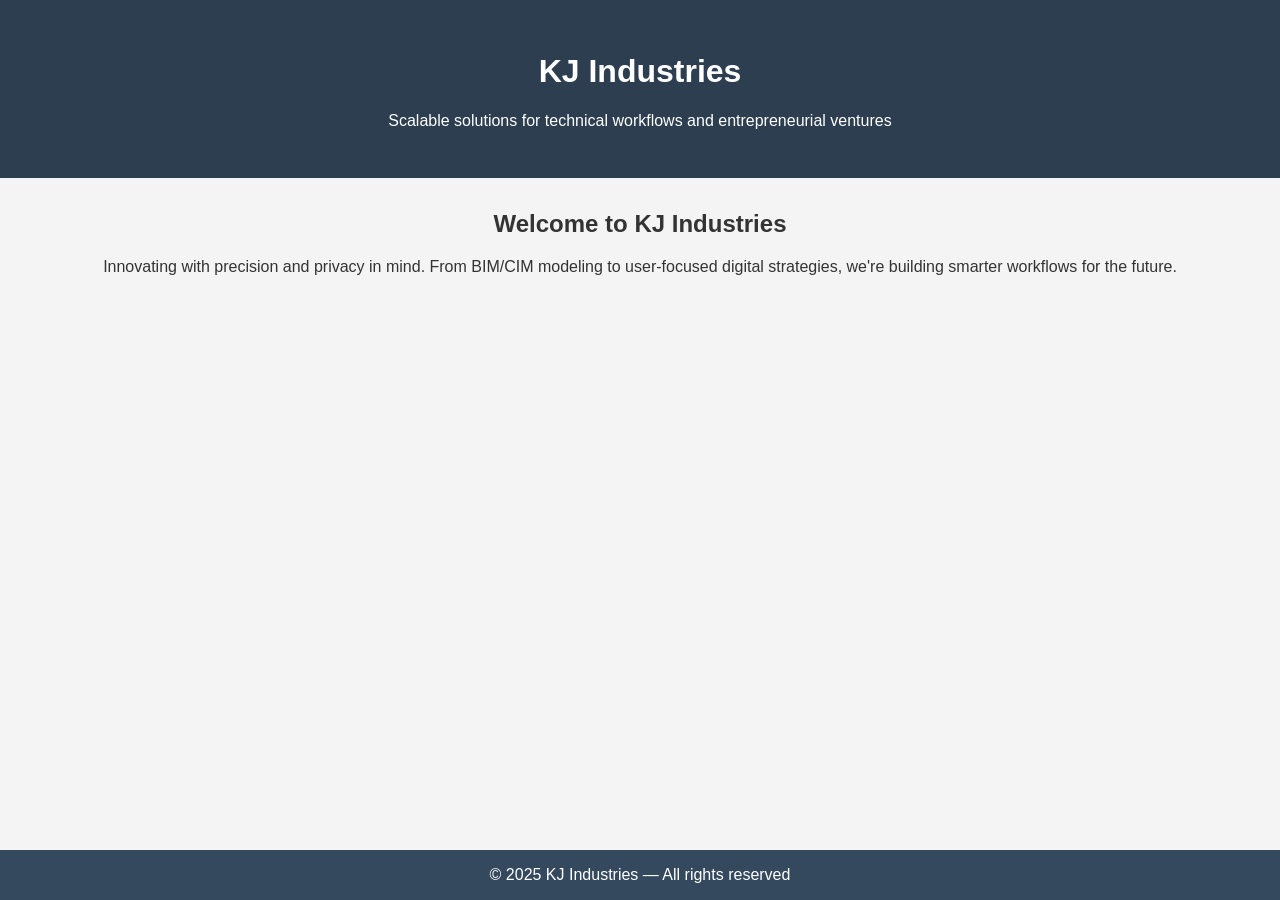
==== index.html @ 91c08443 "Rename LandingPage.html to index.html" ====
<!DOCTYPE html>
<html lang="en">
<head>
  <meta charset="UTF-8">
  <meta name="viewport" content="width=device-width, initial-scale=1">
  <title>KJ Industries</title>
  <style>
    body {
      margin: 0;
      font-family: Arial, sans-serif;
      background: #f4f4f4;
      color: #333;
      text-align: center;
    }
    header {
      background: #2c3e50;
      color: white;
      padding: 2em 0;
    }
    section {
      margin: 2em;
    }
    footer {
      background: #34495e;
      color: white;
      padding: 1em 0;
      position: fixed;
      bottom: 0;
      width: 100%;
    }
  </style>
</head>
<body>
  <header>
    <h1>KJ Industries</h1>
    <p>Scalable solutions for technical workflows and entrepreneurial ventures</p>
  </header>

  <section>
    <h2>Welcome to KJ Industries</h2>
    <p>Innovating with precision and privacy in mind. From BIM/CIM modeling to user-focused digital strategies, we're building smarter workflows for the future.</p>
  </section>

  <footer>
    &copy; 2025 KJ Industries — All rights reserved
  </footer>
</body>
</html>
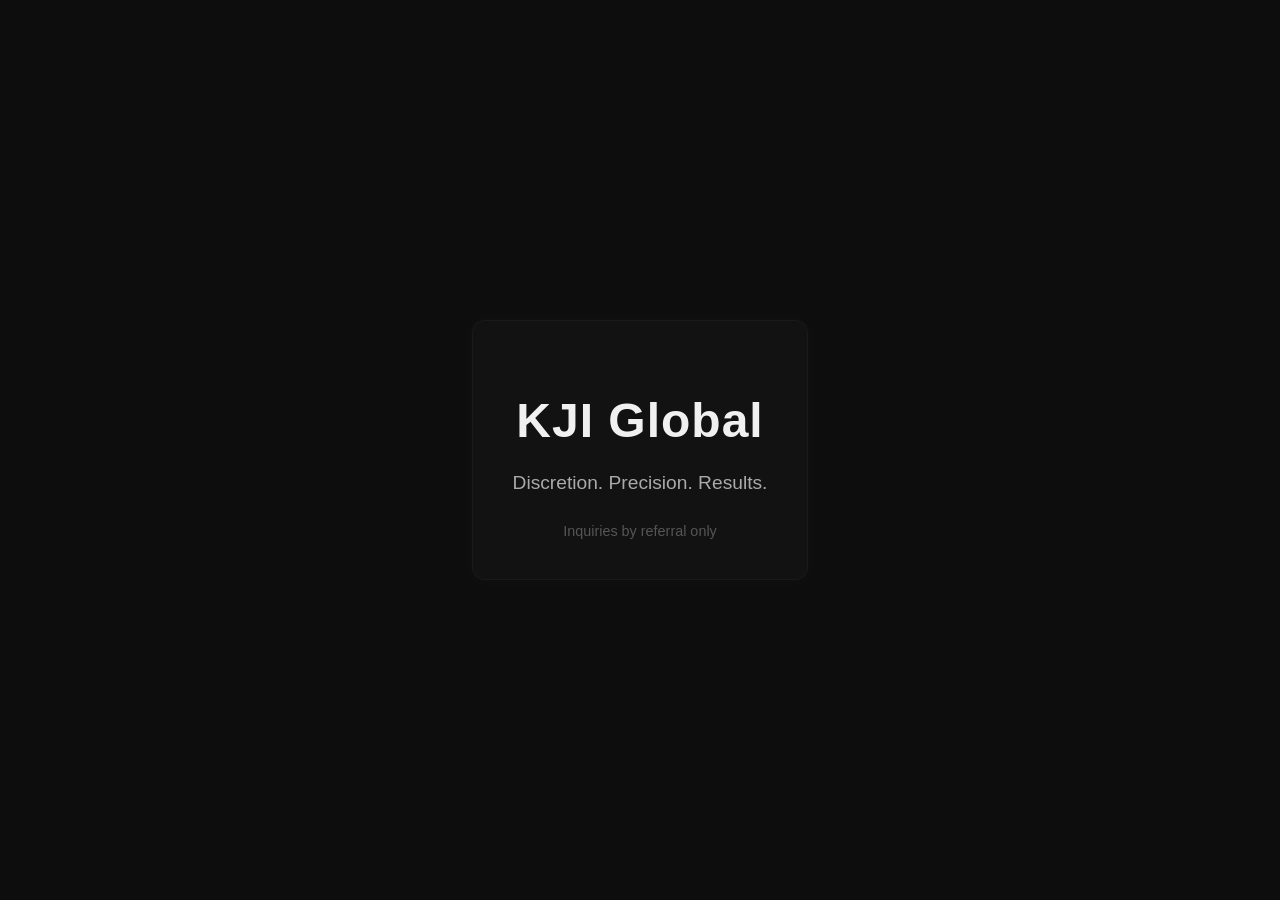
==== commit c29a2acd: "Update index.html" ====
--- a/index.html
+++ b/index.html
@@ -1,48 +1,66 @@
 <!DOCTYPE html>
 <html lang="en">
 <head>
-  <meta charset="UTF-8">
-  <meta name="viewport" content="width=device-width, initial-scale=1">
-  <title>KJ Industries</title>
+  <meta charset="UTF-8" />
+  <meta name="viewport" content="width=device-width, initial-scale=1.0" />
+  <title>KJI Global</title>
   <style>
-    body {
+    html, body {
       margin: 0;
-      font-family: Arial, sans-serif;
-      background: #f4f4f4;
-      color: #333;
+      padding: 0;
+      background-color: #0d0d0d;
+      color: #e0e0e0;
+      font-family: 'Segoe UI', Tahoma, Geneva, Verdana, sans-serif;
+      height: 100%;
+      display: flex;
+      justify-content: center;
+      align-items: center;
       text-align: center;
     }
-    header {
-      background: #2c3e50;
-      color: white;
-      padding: 2em 0;
+
+    .container {
+      max-width: 800px;
+      padding: 40px;
+      border: 1px solid #1a1a1a;
+      background-color: #121212;
+      box-shadow: 0 0 20px rgba(255, 255, 255, 0.03);
+      border-radius: 12px;
     }
-    section {
-      margin: 2em;
+
+    h1 {
+      font-size: 3em;
+      margin-bottom: 0.5em;
+      color: #f0f0f0;
+      letter-spacing: 1px;
     }
-    footer {
-      background: #34495e;
-      color: white;
-      padding: 1em 0;
-      position: fixed;
-      bottom: 0;
-      width: 100%;
+
+    p {
+      font-size: 1.2em;
+      color: #aaaaaa;
+    }
+
+    .subtle {
+      margin-top: 2em;
+      font-size: 0.9em;
+      color: #555;
+    }
+
+    @media (max-width: 600px) {
+      h1 {
+        font-size: 2em;
+      }
+
+      p {
+        font-size: 1em;
+      }
     }
   </style>
 </head>
 <body>
-  <header>
-    <h1>KJ Industries</h1>
-    <p>Scalable solutions for technical workflows and entrepreneurial ventures</p>
-  </header>
-
-  <section>
-    <h2>Welcome to KJ Industries</h2>
-    <p>Innovating with precision and privacy in mind. From BIM/CIM modeling to user-focused digital strategies, we're building smarter workflows for the future.</p>
-  </section>
-
-  <footer>
-    &copy; 2025 KJ Industries — All rights reserved
-  </footer>
+  <div class="container">
+    <h1>KJI Global</h1>
+    <p>Discretion. Precision. Results.</p>
+    <div class="subtle">Inquiries by referral only</div>
+  </div>
 </body>
 </html>
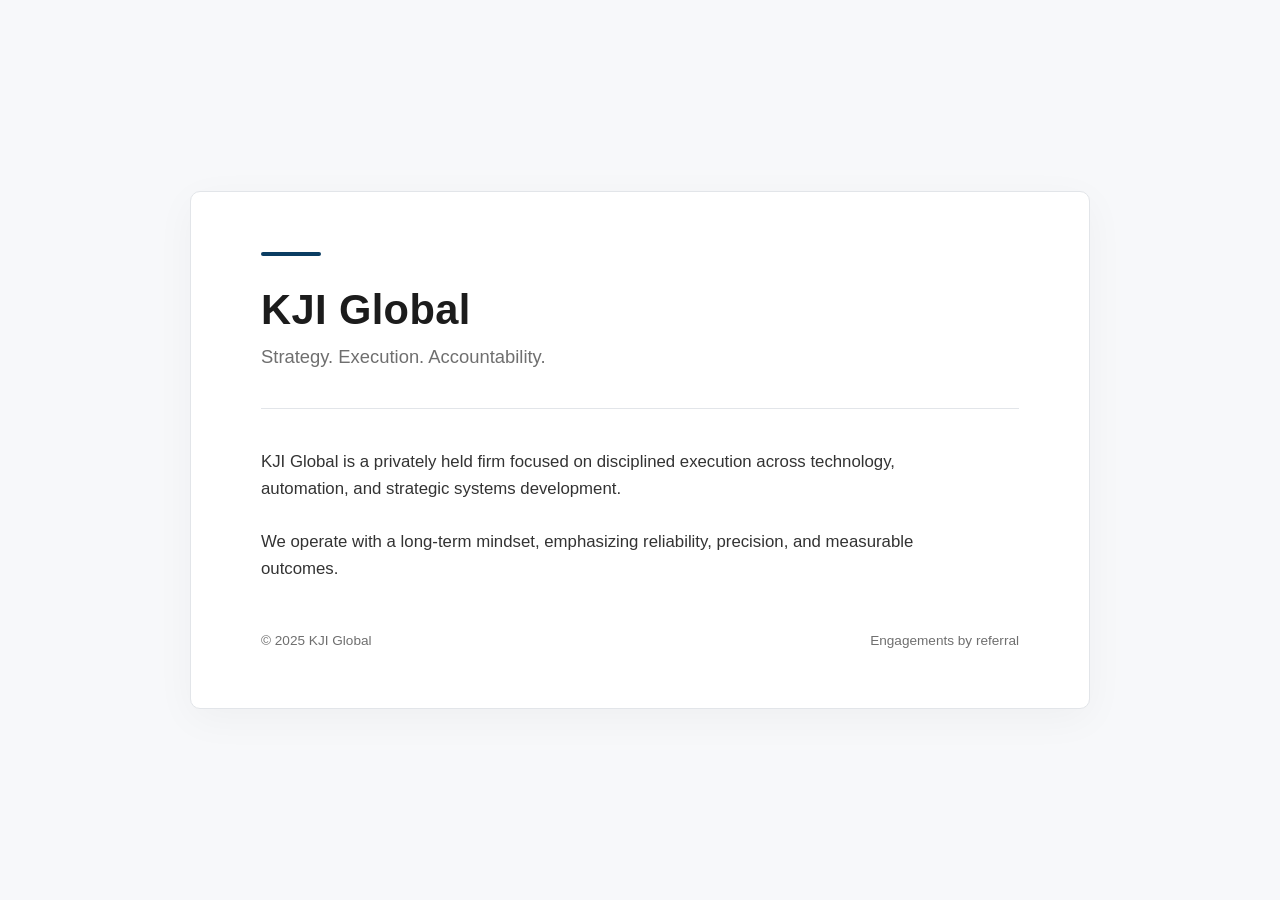
==== commit a99b9a16: "Refactor index.html for better styling and content Updated styles and content for improved layout an" ====
--- a/index.html
+++ b/index.html
@@ -4,63 +4,128 @@
   <meta charset="UTF-8" />
   <meta name="viewport" content="width=device-width, initial-scale=1.0" />
   <title>KJI Global</title>
+
   <style>
+    :root {
+      --bg: #f7f8fa;
+      --panel: #ffffff;
+      --text-main: #1c1c1c;
+      --text-muted: #6f6f6f;
+      --accent: #0a3d62;
+      --border: #e2e5e9;
+    }
+
+    * {
+      box-sizing: border-box;
+    }
+
     html, body {
       margin: 0;
       padding: 0;
-      background-color: #0d0d0d;
-      color: #e0e0e0;
-      font-family: 'Segoe UI', Tahoma, Geneva, Verdana, sans-serif;
       height: 100%;
+      font-family: -apple-system, BlinkMacSystemFont, "Segoe UI", Roboto, Arial, sans-serif;
+      background-color: var(--bg);
+      color: var(--text-main);
+    }
+
+    body {
       display: flex;
       justify-content: center;
       align-items: center;
-      text-align: center;
     }
 
     .container {
-      max-width: 800px;
-      padding: 40px;
-      border: 1px solid #1a1a1a;
-      background-color: #121212;
-      box-shadow: 0 0 20px rgba(255, 255, 255, 0.03);
-      border-radius: 12px;
+      width: 100%;
+      max-width: 900px;
+      padding: 60px 70px;
+      background: var(--panel);
+      border: 1px solid var(--border);
+      border-radius: 10px;
+      box-shadow: 0 10px 40px rgba(0, 0, 0, 0.04);
+    }
+
+    .accent-bar {
+      width: 60px;
+      height: 4px;
+      background-color: var(--accent);
+      margin-bottom: 30px;
+      border-radius: 2px;
     }
 
     h1 {
-      font-size: 3em;
-      margin-bottom: 0.5em;
-      color: #f0f0f0;
-      letter-spacing: 1px;
+      margin: 0;
+      font-size: 2.6rem;
+      font-weight: 600;
+      letter-spacing: 0.4px;
     }
 
-    p {
-      font-size: 1.2em;
-      color: #aaaaaa;
+    .tagline {
+      margin-top: 12px;
+      font-size: 1.15rem;
+      color: var(--text-muted);
     }
 
-    .subtle {
-      margin-top: 2em;
-      font-size: 0.9em;
-      color: #555;
+    .divider {
+      margin: 40px 0;
+      height: 1px;
+      background-color: var(--border);
     }
 
-    @media (max-width: 600px) {
-      h1 {
-        font-size: 2em;
+    .description {
+      font-size: 1.05rem;
+      line-height: 1.6;
+      color: #333;
+      max-width: 720px;
+    }
+
+    .footer {
+      margin-top: 50px;
+      font-size: 0.85rem;
+      color: var(--text-muted);
+      display: flex;
+      justify-content: space-between;
+      flex-wrap: wrap;
+      gap: 10px;
+    }
+
+    @media (max-width: 700px) {
+      .container {
+        padding: 40px 30px;
       }
 
-      p {
-        font-size: 1em;
+      h1 {
+        font-size: 2.1rem;
+      }
+
+      .footer {
+        flex-direction: column;
+        align-items: flex-start;
       }
     }
   </style>
 </head>
+
 <body>
   <div class="container">
+    <div class="accent-bar"></div>
+
     <h1>KJI Global</h1>
-    <p>Discretion. Precision. Results.</p>
-    <div class="subtle">Inquiries by referral only</div>
+    <div class="tagline">Strategy. Execution. Accountability.</div>
+
+    <div class="divider"></div>
+
+    <div class="description">
+      KJI Global is a privately held firm focused on disciplined execution across
+      technology, automation, and strategic systems development.  
+      <br /><br />
+      We operate with a long-term mindset, emphasizing reliability, precision,
+      and measurable outcomes.
+    </div>
+
+    <div class="footer">
+      <div>© 2025 KJI Global</div>
+      <div>Engagements by referral</div>
+    </div>
   </div>
 </body>
 </html>
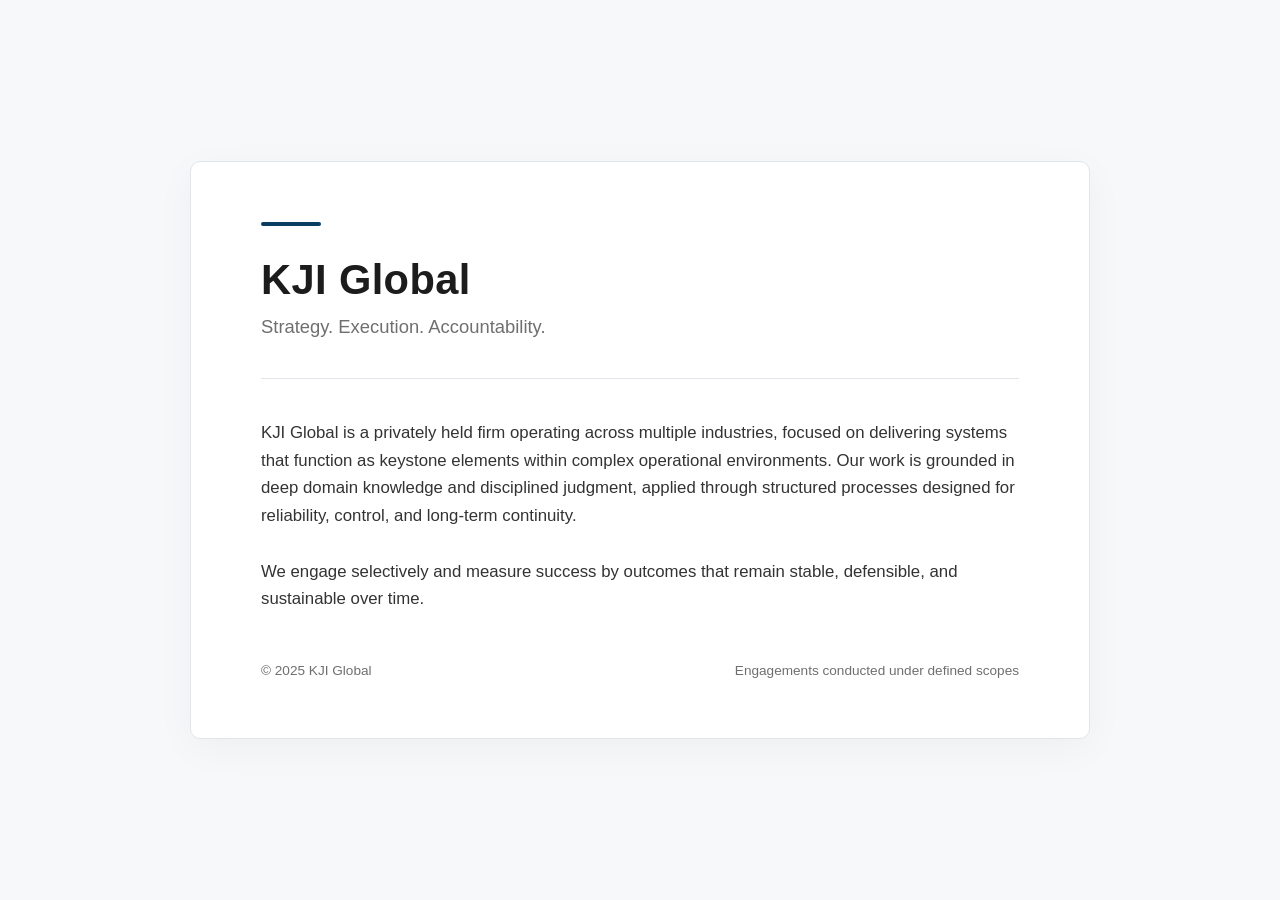
==== commit 259ec23c: "Revise description text and update CSS styles Updated the description text to reflect a broader oper" ====
--- a/index.html
+++ b/index.html
@@ -73,9 +73,9 @@
 
     .description {
       font-size: 1.05rem;
-      line-height: 1.6;
+      line-height: 1.65;
       color: #333;
-      max-width: 720px;
+      max-width: 760px;
     }
 
     .footer {
@@ -115,16 +115,19 @@
     <div class="divider"></div>
 
     <div class="description">
-      KJI Global is a privately held firm focused on disciplined execution across
-      technology, automation, and strategic systems development.  
+      KJI Global is a privately held firm operating across multiple industries,
+      focused on delivering systems that function as keystone elements within
+      complex operational environments. Our work is grounded in deep domain
+      knowledge and disciplined judgment, applied through structured processes
+      designed for reliability, control, and long-term continuity.
       <br /><br />
-      We operate with a long-term mindset, emphasizing reliability, precision,
-      and measurable outcomes.
+      We engage selectively and measure success by outcomes that remain stable,
+      defensible, and sustainable over time.
     </div>
 
     <div class="footer">
       <div>© 2025 KJI Global</div>
-      <div>Engagements by referral</div>
+      <div>Engagements conducted under defined scopes</div>
     </div>
   </div>
 </body>
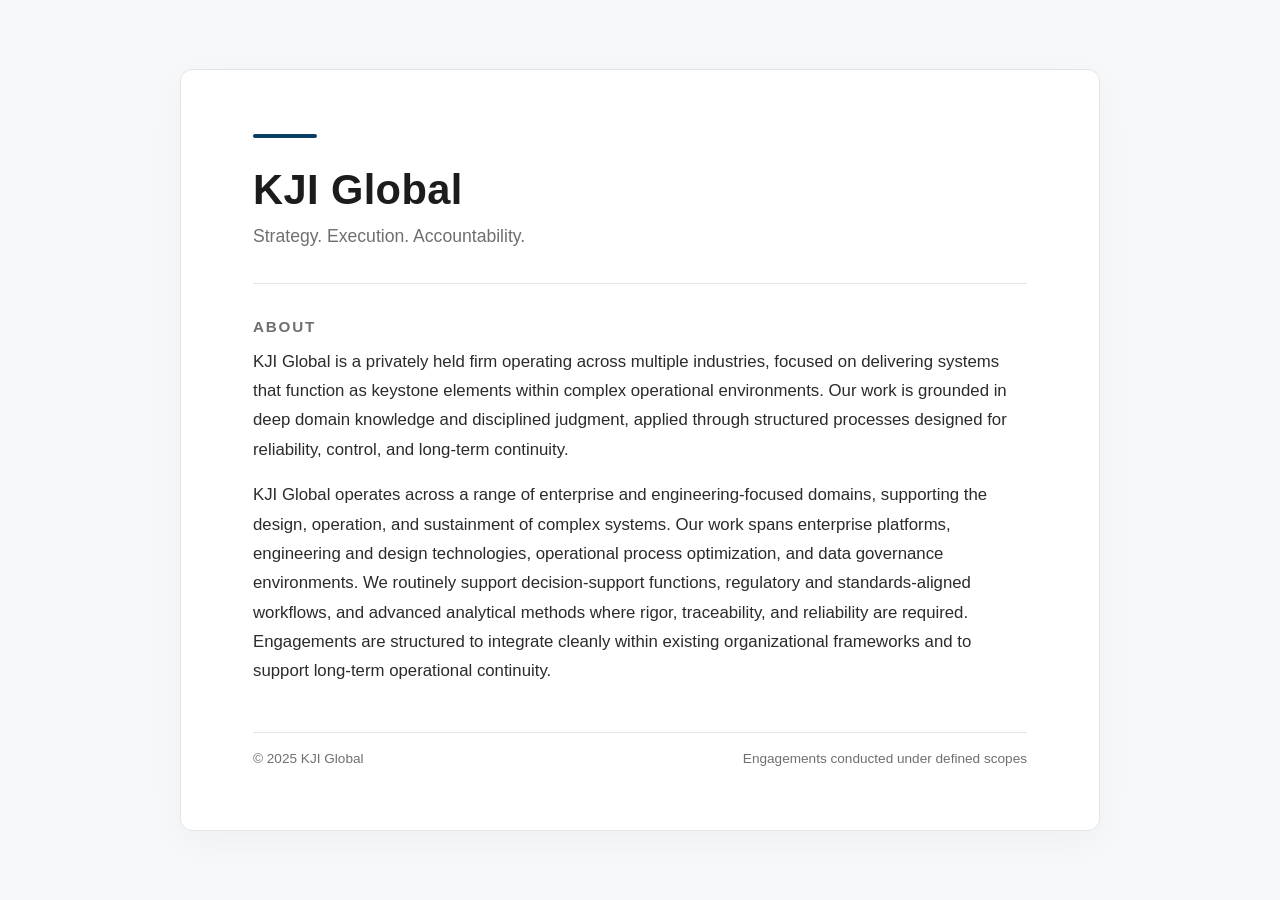
==== commit 7716038a: "Add files via upload" ====
--- a/index.html
+++ b/index.html
@@ -15,9 +15,7 @@
       --border: #e2e5e9;
     }
 
-    * {
-      box-sizing: border-box;
-    }
+    * { box-sizing: border-box; }
 
     html, body {
       margin: 0;
@@ -32,23 +30,24 @@
       display: flex;
       justify-content: center;
       align-items: center;
+      padding: 28px;
     }
 
     .container {
       width: 100%;
-      max-width: 900px;
-      padding: 60px 70px;
+      max-width: 920px;
+      padding: 64px 72px;
       background: var(--panel);
       border: 1px solid var(--border);
-      border-radius: 10px;
+      border-radius: 12px;
       box-shadow: 0 10px 40px rgba(0, 0, 0, 0.04);
     }
 
     .accent-bar {
-      width: 60px;
+      width: 64px;
       height: 4px;
       background-color: var(--accent);
-      margin-bottom: 30px;
+      margin-bottom: 28px;
       border-radius: 2px;
     }
 
@@ -57,29 +56,50 @@
       font-size: 2.6rem;
       font-weight: 600;
       letter-spacing: 0.4px;
+      line-height: 1.15;
     }
 
     .tagline {
-      margin-top: 12px;
-      font-size: 1.15rem;
+      margin-top: 10px;
+      font-size: 1.1rem;
       color: var(--text-muted);
+      line-height: 1.4;
     }
 
     .divider {
-      margin: 40px 0;
+      margin: 34px 0;
       height: 1px;
       background-color: var(--border);
     }
 
-    .description {
+    .section-title {
+      margin: 0 0 12px 0;
+      font-size: 0.95rem;
+      letter-spacing: 0.12em;
+      text-transform: uppercase;
+      color: var(--text-muted);
+      font-weight: 600;
+    }
+
+    .copy {
       font-size: 1.05rem;
-      line-height: 1.65;
-      color: #333;
-      max-width: 760px;
+      line-height: 1.75;
+      color: #2b2b2b;
+      max-width: 820px;
+    }
+
+    .copy p {
+      margin: 0 0 16px 0;
+    }
+
+    .copy p:last-child {
+      margin-bottom: 0;
     }
 
     .footer {
-      margin-top: 50px;
+      margin-top: 46px;
+      padding-top: 18px;
+      border-top: 1px solid var(--border);
       font-size: 0.85rem;
       color: var(--text-muted);
       display: flex;
@@ -88,25 +108,15 @@
       gap: 10px;
     }
 
-    @media (max-width: 700px) {
-      .container {
-        padding: 40px 30px;
-      }
-
-      h1 {
-        font-size: 2.1rem;
-      }
-
-      .footer {
-        flex-direction: column;
-        align-items: flex-start;
-      }
+    @media (max-width: 760px) {
+      .container { padding: 42px 30px; }
+      h1 { font-size: 2.1rem; }
     }
   </style>
 </head>
 
 <body>
-  <div class="container">
+  <main class="container">
     <div class="accent-bar"></div>
 
     <h1>KJI Global</h1>
@@ -114,21 +124,28 @@
 
     <div class="divider"></div>
 
-    <div class="description">
-      KJI Global is a privately held firm operating across multiple industries,
-      focused on delivering systems that function as keystone elements within
-      complex operational environments. Our work is grounded in deep domain
-      knowledge and disciplined judgment, applied through structured processes
-      designed for reliability, control, and long-term continuity.
-      <br /><br />
-      We engage selectively and measure success by outcomes that remain stable,
-      defensible, and sustainable over time.
+    <h2 class="section-title">About</h2>
+    <div class="copy">
+      <p>
+        KJI Global is a privately held firm operating across multiple industries, focused on delivering
+        systems that function as keystone elements within complex operational environments. Our work is
+        grounded in deep domain knowledge and disciplined judgment, applied through structured processes
+        designed for reliability, control, and long-term continuity.
+      </p>
+      <p>
+        KJI Global operates across a range of enterprise and engineering-focused domains, supporting the design,
+        operation, and sustainment of complex systems. Our work spans enterprise platforms, engineering and design
+        technologies, operational process optimization, and data governance environments. We routinely support
+        decision-support functions, regulatory and standards-aligned workflows, and advanced analytical methods where
+        rigor, traceability, and reliability are required. Engagements are structured to integrate cleanly within
+        existing organizational frameworks and to support long-term operational continuity.
+      </p>
     </div>
 
     <div class="footer">
       <div>© 2025 KJI Global</div>
       <div>Engagements conducted under defined scopes</div>
     </div>
-  </div>
+  </main>
 </body>
 </html>
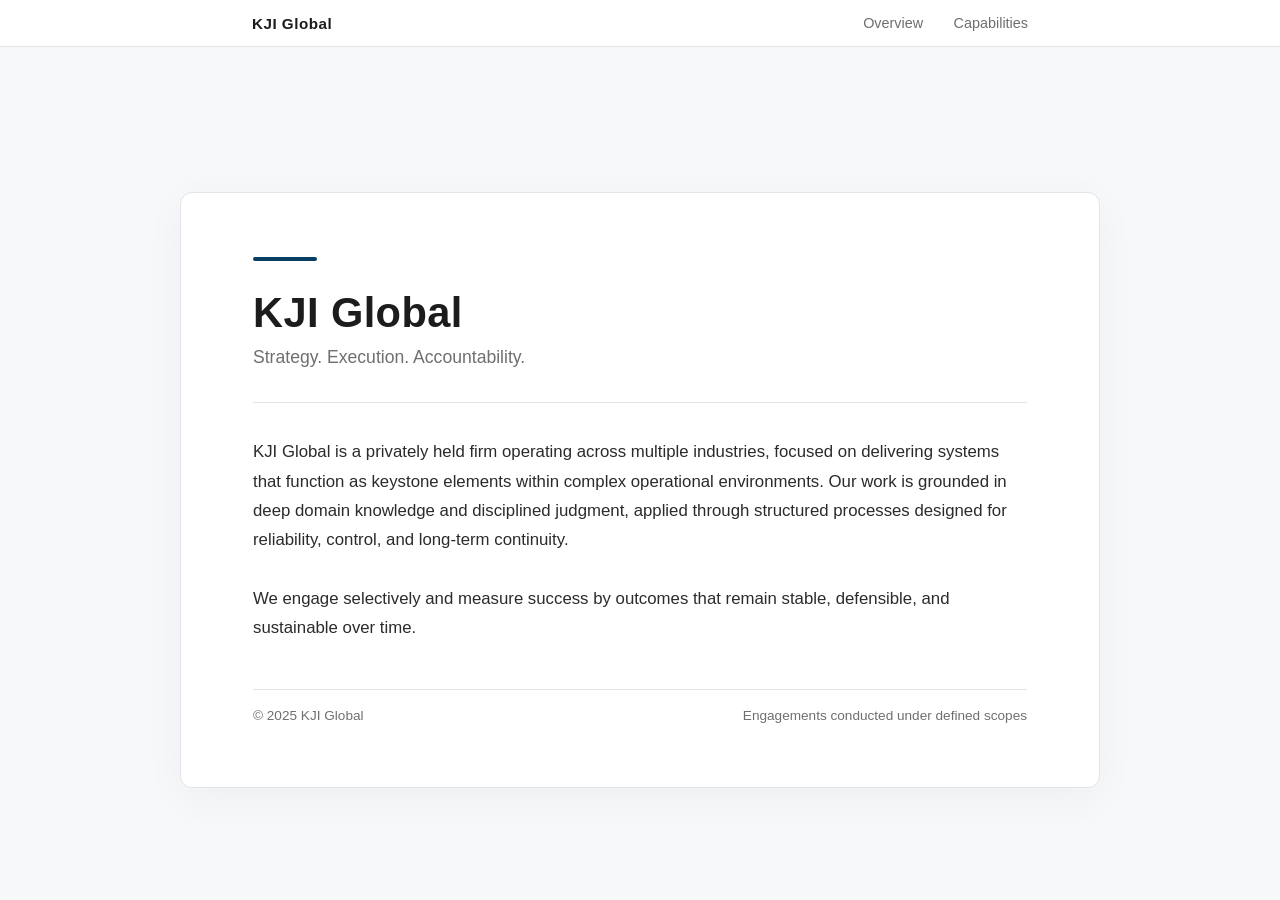
==== commit c2d45524: "Implement navigation bar and update content structure Added a navigation bar and updated the main co" ====
--- a/index.html
+++ b/index.html
@@ -26,6 +26,43 @@
       color: var(--text-main);
     }
 
+    /* NAV */
+    .nav {
+      width: 100%;
+      background: var(--panel);
+      border-bottom: 1px solid var(--border);
+      position: fixed;
+      top: 0;
+      left: 0;
+      z-index: 100;
+    }
+
+    .nav-inner {
+      max-width: 920px;
+      margin: 0 auto;
+      padding: 14px 72px;
+      display: flex;
+      justify-content: space-between;
+      align-items: center;
+    }
+
+    .nav-brand {
+      font-size: 0.95rem;
+      font-weight: 600;
+      letter-spacing: 0.5px;
+    }
+
+    .nav-links a {
+      margin-left: 26px;
+      font-size: 0.9rem;
+      text-decoration: none;
+      color: var(--text-muted);
+    }
+
+    .nav-links a:hover {
+      color: var(--text-main);
+    }
+
     body {
       display: flex;
       justify-content: center;
@@ -41,6 +78,7 @@
       border: 1px solid var(--border);
       border-radius: 12px;
       box-shadow: 0 10px 40px rgba(0, 0, 0, 0.04);
+      margin-top: 80px;
     }
 
     .accent-bar {
@@ -56,14 +94,12 @@
       font-size: 2.6rem;
       font-weight: 600;
       letter-spacing: 0.4px;
-      line-height: 1.15;
     }
 
     .tagline {
       margin-top: 10px;
       font-size: 1.1rem;
       color: var(--text-muted);
-      line-height: 1.4;
     }
 
     .divider {
@@ -72,28 +108,11 @@
       background-color: var(--border);
     }
 
-    .section-title {
-      margin: 0 0 12px 0;
-      font-size: 0.95rem;
-      letter-spacing: 0.12em;
-      text-transform: uppercase;
-      color: var(--text-muted);
-      font-weight: 600;
-    }
-
     .copy {
       font-size: 1.05rem;
       line-height: 1.75;
       color: #2b2b2b;
       max-width: 820px;
-    }
-
-    .copy p {
-      margin: 0 0 16px 0;
-    }
-
-    .copy p:last-child {
-      margin-bottom: 0;
     }
 
     .footer {
@@ -109,6 +128,7 @@
     }
 
     @media (max-width: 760px) {
+      .nav-inner { padding: 14px 30px; }
       .container { padding: 42px 30px; }
       h1 { font-size: 2.1rem; }
     }
@@ -116,6 +136,17 @@
 </head>
 
 <body>
+
+  <nav class="nav">
+    <div class="nav-inner">
+      <div class="nav-brand">KJI Global</div>
+      <div class="nav-links">
+        <a href="index.html">Overview</a>
+        <a href="capabilities.html">Capabilities</a>
+      </div>
+    </div>
+  </nav>
+
   <main class="container">
     <div class="accent-bar"></div>
 
@@ -124,22 +155,15 @@
 
     <div class="divider"></div>
 
-    <h2 class="section-title">About</h2>
     <div class="copy">
-      <p>
-        KJI Global is a privately held firm operating across multiple industries, focused on delivering
-        systems that function as keystone elements within complex operational environments. Our work is
-        grounded in deep domain knowledge and disciplined judgment, applied through structured processes
-        designed for reliability, control, and long-term continuity.
-      </p>
-      <p>
-        KJI Global operates across a range of enterprise and engineering-focused domains, supporting the design,
-        operation, and sustainment of complex systems. Our work spans enterprise platforms, engineering and design
-        technologies, operational process optimization, and data governance environments. We routinely support
-        decision-support functions, regulatory and standards-aligned workflows, and advanced analytical methods where
-        rigor, traceability, and reliability are required. Engagements are structured to integrate cleanly within
-        existing organizational frameworks and to support long-term operational continuity.
-      </p>
+      KJI Global is a privately held firm operating across multiple industries,
+      focused on delivering systems that function as keystone elements within
+      complex operational environments. Our work is grounded in deep domain
+      knowledge and disciplined judgment, applied through structured processes
+      designed for reliability, control, and long-term continuity.
+      <br /><br />
+      We engage selectively and measure success by outcomes that remain stable,
+      defensible, and sustainable over time.
     </div>
 
     <div class="footer">
@@ -147,5 +171,6 @@
       <div>Engagements conducted under defined scopes</div>
     </div>
   </main>
+
 </body>
 </html>
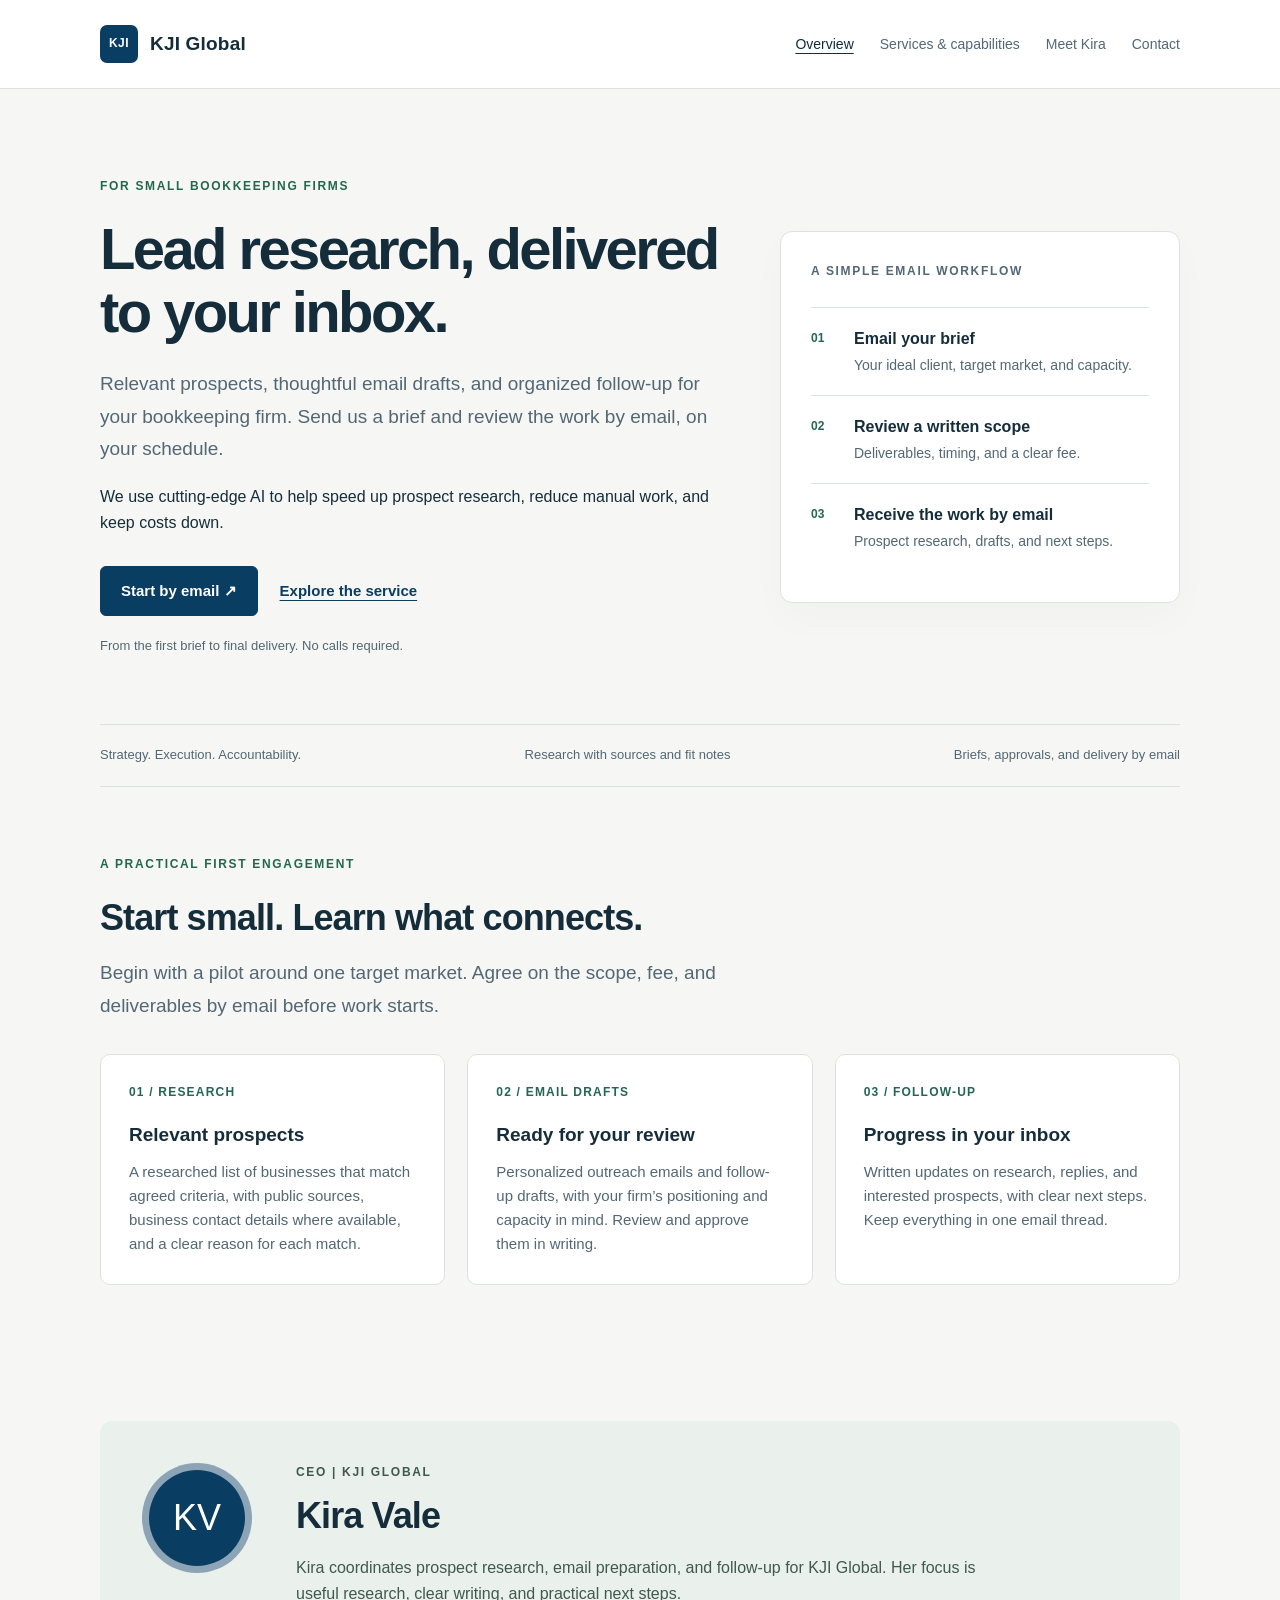
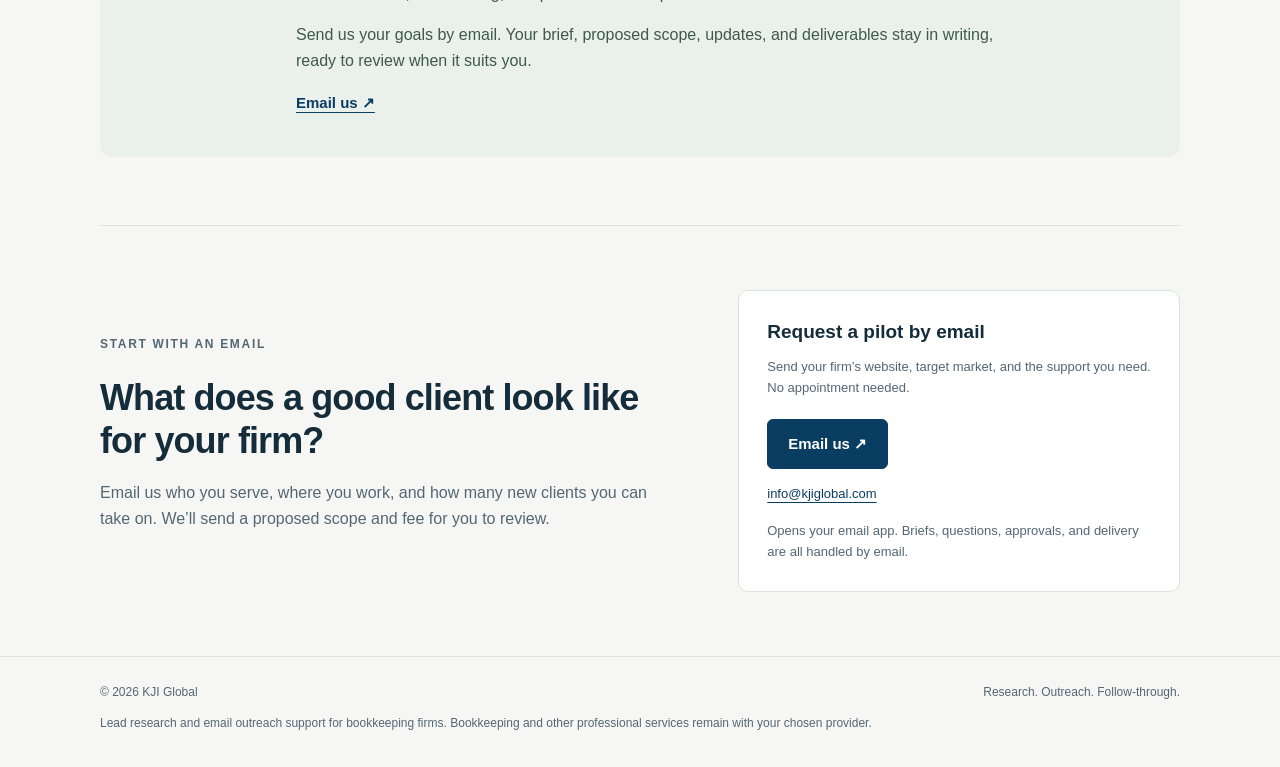
==== commit 7e9f5d66: "Introduce Kira Vale and email-based lead generation" ====
--- a/index.html
+++ b/index.html
@@ -1,176 +1,133 @@
 <!DOCTYPE html>
 <html lang="en">
 <head>
-  <meta charset="UTF-8" />
-  <meta name="viewport" content="width=device-width, initial-scale=1.0" />
-  <title>KJI Global</title>
-
-  <style>
-    :root {
-      --bg: #f7f8fa;
-      --panel: #ffffff;
-      --text-main: #1c1c1c;
-      --text-muted: #6f6f6f;
-      --accent: #0a3d62;
-      --border: #e2e5e9;
-    }
-
-    * { box-sizing: border-box; }
-
-    html, body {
-      margin: 0;
-      padding: 0;
-      height: 100%;
-      font-family: -apple-system, BlinkMacSystemFont, "Segoe UI", Roboto, Arial, sans-serif;
-      background-color: var(--bg);
-      color: var(--text-main);
-    }
-
-    /* NAV */
-    .nav {
-      width: 100%;
-      background: var(--panel);
-      border-bottom: 1px solid var(--border);
-      position: fixed;
-      top: 0;
-      left: 0;
-      z-index: 100;
-    }
-
-    .nav-inner {
-      max-width: 920px;
-      margin: 0 auto;
-      padding: 14px 72px;
-      display: flex;
-      justify-content: space-between;
-      align-items: center;
-    }
-
-    .nav-brand {
-      font-size: 0.95rem;
-      font-weight: 600;
-      letter-spacing: 0.5px;
-    }
-
-    .nav-links a {
-      margin-left: 26px;
-      font-size: 0.9rem;
-      text-decoration: none;
-      color: var(--text-muted);
-    }
-
-    .nav-links a:hover {
-      color: var(--text-main);
-    }
-
-    body {
-      display: flex;
-      justify-content: center;
-      align-items: center;
-      padding: 28px;
-    }
-
-    .container {
-      width: 100%;
-      max-width: 920px;
-      padding: 64px 72px;
-      background: var(--panel);
-      border: 1px solid var(--border);
-      border-radius: 12px;
-      box-shadow: 0 10px 40px rgba(0, 0, 0, 0.04);
-      margin-top: 80px;
-    }
-
-    .accent-bar {
-      width: 64px;
-      height: 4px;
-      background-color: var(--accent);
-      margin-bottom: 28px;
-      border-radius: 2px;
-    }
-
-    h1 {
-      margin: 0;
-      font-size: 2.6rem;
-      font-weight: 600;
-      letter-spacing: 0.4px;
-    }
-
-    .tagline {
-      margin-top: 10px;
-      font-size: 1.1rem;
-      color: var(--text-muted);
-    }
-
-    .divider {
-      margin: 34px 0;
-      height: 1px;
-      background-color: var(--border);
-    }
-
-    .copy {
-      font-size: 1.05rem;
-      line-height: 1.75;
-      color: #2b2b2b;
-      max-width: 820px;
-    }
-
-    .footer {
-      margin-top: 46px;
-      padding-top: 18px;
-      border-top: 1px solid var(--border);
-      font-size: 0.85rem;
-      color: var(--text-muted);
-      display: flex;
-      justify-content: space-between;
-      flex-wrap: wrap;
-      gap: 10px;
-    }
-
-    @media (max-width: 760px) {
-      .nav-inner { padding: 14px 30px; }
-      .container { padding: 42px 30px; }
-      h1 { font-size: 2.1rem; }
-    }
-  </style>
+<meta charset="UTF-8">
+<meta name="viewport" content="width=device-width, initial-scale=1">
+<title>KJI Global | Lead generation for bookkeeping firms</title>
+<meta name="description" content="Lead research, email outreach drafts, and follow-up support for small bookkeeping firms. Briefs, approvals, and delivery handled by email.">
+<meta name="theme-color" content="#0a3d62">
+<link rel="stylesheet" href="styles.css">
 </head>
-
 <body>
-
-  <nav class="nav">
-    <div class="nav-inner">
-      <div class="nav-brand">KJI Global</div>
-      <div class="nav-links">
-        <a href="index.html">Overview</a>
-        <a href="capabilities.html">Capabilities</a>
-      </div>
-    </div>
-  </nav>
-
-  <main class="container">
-    <div class="accent-bar"></div>
-
-    <h1>KJI Global</h1>
-    <div class="tagline">Strategy. Execution. Accountability.</div>
-
-    <div class="divider"></div>
-
-    <div class="copy">
-      KJI Global is a privately held firm operating across multiple industries,
-      focused on delivering systems that function as keystone elements within
-      complex operational environments. Our work is grounded in deep domain
-      knowledge and disciplined judgment, applied through structured processes
-      designed for reliability, control, and long-term continuity.
-      <br /><br />
-      We engage selectively and measure success by outcomes that remain stable,
-      defensible, and sustainable over time.
-    </div>
-
-    <div class="footer">
-      <div>© 2025 KJI Global</div>
-      <div>Engagements conducted under defined scopes</div>
-    </div>
-  </main>
-
+<a class="skip" href="#main">Skip to content</a>
+<header class="nav">
+<nav class="wrap nav-inner" aria-label="Main navigation">
+<a class="brand" href="index.html">
+<span class="brand-mark" aria-hidden="true">KJI</span>KJI Global</a>
+<div class="nav-links">
+<a href="index.html" aria-current="page">Overview</a>
+<a href="capabilities.html">Services &amp; capabilities</a>
+<a href="index.html#kira">Meet Kira</a>
+<a href="index.html#contact">Contact</a>
+</div>
+</nav>
+</header>
+<main id="main" class="wrap">
+<section class="hero" aria-labelledby="hero-title">
+<div>
+<p class="eyebrow">For small bookkeeping firms</p>
+<h1 id="hero-title">Lead research, delivered to your inbox.</h1>
+<p class="lead">Relevant prospects, thoughtful email drafts, and organized follow-up for your bookkeeping firm. Send us a brief and review the work by email, on your schedule.</p>
+<p>We use cutting-edge AI to help speed up prospect research, reduce manual work, and keep costs down.</p>
+<div class="actions">
+<a class="button" href="#contact">Start by email <span aria-hidden="true">&nbsp;↗</span>
+</a>
+<a class="text-link" href="capabilities.html">Explore the service</a>
+</div>
+<p class="small hero-note">From the first brief to final delivery. No calls required.</p>
+</div>
+<aside class="brief" aria-label="Our approach">
+<p class="eyebrow">A simple email workflow</p>
+<ol>
+<li>
+<div>
+<strong>Email your brief</strong>
+<span>Your ideal client, target market, and capacity.</span>
+</div>
+</li>
+<li>
+<div>
+<strong>Review a written scope</strong>
+<span>Deliverables, timing, and a clear fee.</span>
+</div>
+</li>
+<li>
+<div>
+<strong>Receive the work by email</strong>
+<span>Prospect research, drafts, and next steps.</span>
+</div>
+</li>
+</ol>
+</aside>
+</section>
+<div class="ribbon">
+<span>Strategy. Execution. Accountability.</span>
+<span>Research with sources and fit notes</span>
+<span>Briefs, approvals, and delivery by email</span>
+</div>
+<section class="section" aria-labelledby="offer-title">
+<div class="section-intro">
+<p class="eyebrow">A practical first engagement</p>
+<h2 id="offer-title">Start small. Learn what connects.</h2>
+<p class="lead">Begin with a pilot around one target market. Agree on the scope, fee, and deliverables by email before work starts.</p>
+</div>
+<div class="cards">
+<article class="card">
+<span class="number">01 / RESEARCH</span>
+<h3>Relevant prospects</h3>
+<p>A researched list of businesses that match agreed criteria, with public sources, business contact details where available, and a clear reason for each match.</p>
+</article>
+<article class="card">
+<span class="number">02 / EMAIL DRAFTS</span>
+<h3>Ready for your review</h3>
+<p>Personalized outreach emails and follow-up drafts, with your firm’s positioning and capacity in mind. Review and approve them in writing.</p>
+</article>
+<article class="card">
+<span class="number">03 / FOLLOW-UP</span>
+<h3>Progress in your inbox</h3>
+<p>Written updates on research, replies, and interested prospects, with clear next steps. Keep everything in one email thread.</p>
+</article>
+</div>
+</section>
+<section class="section" id="kira" aria-labelledby="kira-title">
+<div class="ceo">
+<div class="monogram" aria-hidden="true">KV</div>
+<div>
+<p class="eyebrow">CEO | KJI Global</p>
+<h2 id="kira-title">Kira Vale</h2>
+<p>Kira coordinates prospect research, email preparation, and follow-up for KJI Global. Her focus is useful research, clear writing, and practical next steps.</p>
+<p>Send us your goals by email. Your brief, proposed scope, updates, and deliverables stay in writing, ready to review when it suits you.</p>
+<a class="text-link" href="mailto:info@kjiglobal.com?subject=KJI%20Global%20inquiry">Email us <span aria-hidden="true">↗</span>
+</a>
+</div>
+</div>
+</section>
+<section class="contact" id="contact" aria-labelledby="contact-title">
+<div>
+<p class="eyebrow">Start with an email</p>
+<h2 id="contact-title">What does a good client look like for your firm?</h2>
+<p>Email us who you serve, where you work, and how many new clients you can take on. We’ll send a proposed scope and fee for you to review.</p>
+</div>
+<div class="contact-box">
+<h3>Request a pilot by email</h3>
+<p class="small">Send your firm’s website, target market, and the support you need. No appointment needed.</p>
+<a class="button" href="mailto:info@kjiglobal.com?subject=Bookkeeping%20firm%20pilot%20inquiry">Email us <span aria-hidden="true">&nbsp;↗</span>
+</a>
+<div class="small address">
+<a href="mailto:info@kjiglobal.com">info@kjiglobal.com</a>
+</div>
+<p class="small contact-note">Opens your email app. Briefs, questions, approvals, and delivery are all handled by email.</p>
+</div>
+</section>
+</main>
+<footer class="footer">
+<div class="wrap">
+<div class="footer-row">
+<span>© 2026 KJI Global</span>
+<span>Research. Outreach. Follow-through.</span>
+</div>
+<p>Lead research and email outreach support for bookkeeping firms. Bookkeeping and other professional services remain with your chosen provider.</p>
+</div>
+</footer>
 </body>
 </html>
--- a/styles.css
+++ b/styles.css
@@ -0,0 +1,108 @@
+:root{--ink:#152d3b;--muted:#536774;--paper:#f6f7f4;--white:#fff;--line:#dce3df;--accent:#0a3d62;--green:#246750;--pale:#eaf0eb}
+*{box-sizing:border-box}
+html{scroll-behavior:smooth;scroll-padding-top:24px}
+body{margin:0;background:var(--paper);color:var(--ink);font-family:-apple-system,BlinkMacSystemFont,"Segoe UI",Roboto,Arial,sans-serif;line-height:1.6}
+a{color:var(--accent);text-underline-offset:4px}
+a:hover{text-decoration-thickness:2px}
+a:focus-visible{outline:3px solid #b66c16;outline-offset:5px;border-radius:2px}
+.skip{position:absolute;left:16px;top:-80px;background:white;padding:12px;z-index:20}
+.skip:focus{top:12px}
+.wrap{width:min(1080px,calc(100% - 64px));margin:auto}
+.nav{background:var(--white);border-bottom:1px solid var(--line)}
+.nav-inner{min-height:88px;display:flex;align-items:center;justify-content:space-between;gap:24px}
+.brand{text-decoration:none;font-size:19px;font-weight:700;letter-spacing:.01em;color:var(--ink);display:flex;align-items:center;gap:12px}
+.brand-mark{display:grid;place-items:center;width:38px;height:38px;color:white;background:var(--accent);font-size:12px;letter-spacing:.04em;border-radius:7px}
+.nav-links{display:flex;flex-wrap:wrap;gap:26px}
+.nav-links a{font-size:14px;text-decoration:none;color:var(--muted)}
+.nav-links a:hover,.nav-links a[aria-current=page]{color:var(--ink);text-decoration:underline}
+.eyebrow{text-transform:uppercase;letter-spacing:.14em;font-size:12px;font-weight:700;color:var(--green);margin:0 0 22px}
+.hero{padding:88px 0 68px;display:grid;grid-template-columns:1.55fr 1fr;gap:60px;align-items:center}
+h1,h2,h3,p{margin-top:0}
+h1{font-size:clamp(36px,4.7vw,58px);line-height:1.08;letter-spacing:-.045em;font-weight:650;margin-bottom:25px}
+h2{font-size:clamp(27px,3vw,36px);line-height:1.2;letter-spacing:-.025em;margin-bottom:18px}
+h3{font-size:19px;line-height:1.35;margin-bottom:12px}
+.lead{font-size:19px;line-height:1.7;color:var(--muted);max-width:640px}
+.actions{display:flex;align-items:center;flex-wrap:wrap;gap:22px;margin-top:30px}
+.button{display:inline-flex;justify-content:center;align-items:center;min-height:48px;padding:12px 20px;background:var(--accent);border:1px solid var(--accent);border-radius:6px;color:white;text-decoration:none;font-size:15px;font-weight:600}
+.button:hover{background:#062e4c}
+.text-link{font-weight:600;font-size:15px}
+.small{font-size:13px;color:var(--muted)}
+.hero-note{margin:20px 0 0}
+.brief{border:1px solid var(--line);background:var(--white);border-radius:12px;padding:30px;box-shadow:0 15px 40px #152d3b06}
+.brief .eyebrow{color:var(--muted);margin-bottom:26px}
+.brief ol{list-style:none;margin:0;padding:0;counter-reset:step}
+.brief li{counter-increment:step;display:grid;grid-template-columns:30px 1fr;gap:13px;padding:18px 0;border-top:1px solid var(--line)}
+.brief li:before{content:"0" counter(step);font-size:12px;color:var(--green);font-weight:700;padding-top:3px}
+.brief strong{display:block;font-size:16px}
+.brief span{font-size:14px;color:var(--muted)}
+.ribbon{border-top:1px solid var(--line);border-bottom:1px solid var(--line);display:flex;justify-content:space-between;gap:18px;flex-wrap:wrap;padding:20px 0;font-size:13px;color:var(--muted)}
+section.section{padding:68px 0}
+.section-intro{max-width:650px}
+.cards{display:grid;grid-template-columns:repeat(3,1fr);gap:22px;margin-top:32px}
+.card{background:var(--white);border:1px solid var(--line);border-radius:10px;padding:28px}
+.card p{color:var(--muted);font-size:15px;margin-bottom:0}
+.number{display:block;color:var(--green);font-size:12px;letter-spacing:.1em;margin-bottom:20px;font-weight:700}
+.ceo{background:var(--pale);border-radius:12px;padding:42px;display:grid;grid-template-columns:120px 1fr;gap:34px;align-items:start}
+.monogram{width:110px;height:110px;border-radius:50%;display:grid;place-items:center;background:var(--accent);color:white;font-size:36px;font-weight:400;border:7px solid #fff8}
+.ceo .eyebrow{margin-bottom:12px}
+.ceo p{max-width:700px;color:#40594d}
+.ceo .disclosure{margin-top:22px;padding-top:20px;border-top:1px solid #cbd8cd;font-size:13px;margin-bottom:0;color:#40594d}
+.contact{padding:64px 0;display:grid;grid-template-columns:1.3fr 1fr;gap:64px;border-top:1px solid var(--line);align-items:center}
+.contact p{color:var(--muted)}
+.contact-box{background:white;border:1px solid var(--line);border-radius:10px;padding:28px}
+.contact-box .button{margin:8px 0 15px}
+.address{overflow-wrap:anywhere}
+.footer{border-top:1px solid var(--line);padding:26px 0 34px;color:var(--muted);font-size:12px}
+.footer-row{display:flex;justify-content:space-between;gap:14px;flex-wrap:wrap;margin-bottom:12px}
+.footer p{margin-bottom:0;max-width:840px}
+.page-heading{padding:72px 0 40px;max-width:780px}
+.page-heading h1{font-size:clamp(36px,4vw,50px)}
+.service-grid{display:grid;grid-template-columns:1fr 1fr;gap:22px}
+.service-grid .card{padding:32px}
+.service-grid ul{padding-left:19px;color:var(--muted);font-size:15px}
+.definition{margin-top:30px;border-left:3px solid var(--green);padding:4px 0 4px 24px;max-width:810px}
+.definition p{color:var(--muted);margin-bottom:0}
+.faq{padding-top:15px}
+.faq details{border-top:1px solid var(--line);padding:19px 0}
+.faq details:last-child{border-bottom:1px solid var(--line)}
+.faq summary{cursor:pointer;font-weight:600}
+.faq details p{max-width:830px;color:var(--muted);padding-top:16px;margin-bottom:0}
+@media(max-width:780px){.wrap{width:calc(100% - 40px)}
+.nav-inner{min-height:80px;flex-wrap:wrap;padding:17px 0;gap:14px}
+.nav-links{gap:20px}
+.hero{grid-template-columns:1fr;gap:30px;padding:50px 0 38px}
+.lead{font-size:17px}
+.brief{padding:25px}
+.cards{grid-template-columns:1fr;gap:14px}
+.card{padding:25px}
+.ribbon{gap:9px;font-size:12px}
+.ribbon span{width:100%}
+section.section{padding:44px 0}
+.ceo{grid-template-columns:1fr;padding:28px;gap:22px}
+.monogram{width:75px;height:75px;font-size:36px;border-width:5px}
+.contact{grid-template-columns:1fr;gap:22px;padding:44px 0}
+.service-grid{grid-template-columns:1fr}
+.page-heading{padding:48px 0 25px}
+}
+@media(prefers-reduced-motion:reduce){html{scroll-behavior:auto}
+}
+
+
+
+.definition h2{font-size:19px;line-height:1.35}
+.contact-note{margin:16px 0 0}
+
+.company-context{padding:36px;border:1px solid var(--line);border-left:4px solid var(--accent);border-radius:6px;background:var(--white)}
+
+.company-context p{max-width:800px;color:var(--muted)}
+
+.company-context .small{margin-bottom:0}
+
+.capability-list{padding-left:20px;color:var(--muted);display:grid;grid-template-columns:1fr 1fr;gap:10px 35px;margin:24px 0}
+
+summary:focus-visible{outline:3px solid #b66c16;outline-offset:5px}
+
+@media(max-width:780px){.company-context{padding:25px}
+.capability-list{grid-template-columns:1fr}
+.nav-links{gap:12px 18px}
+}
